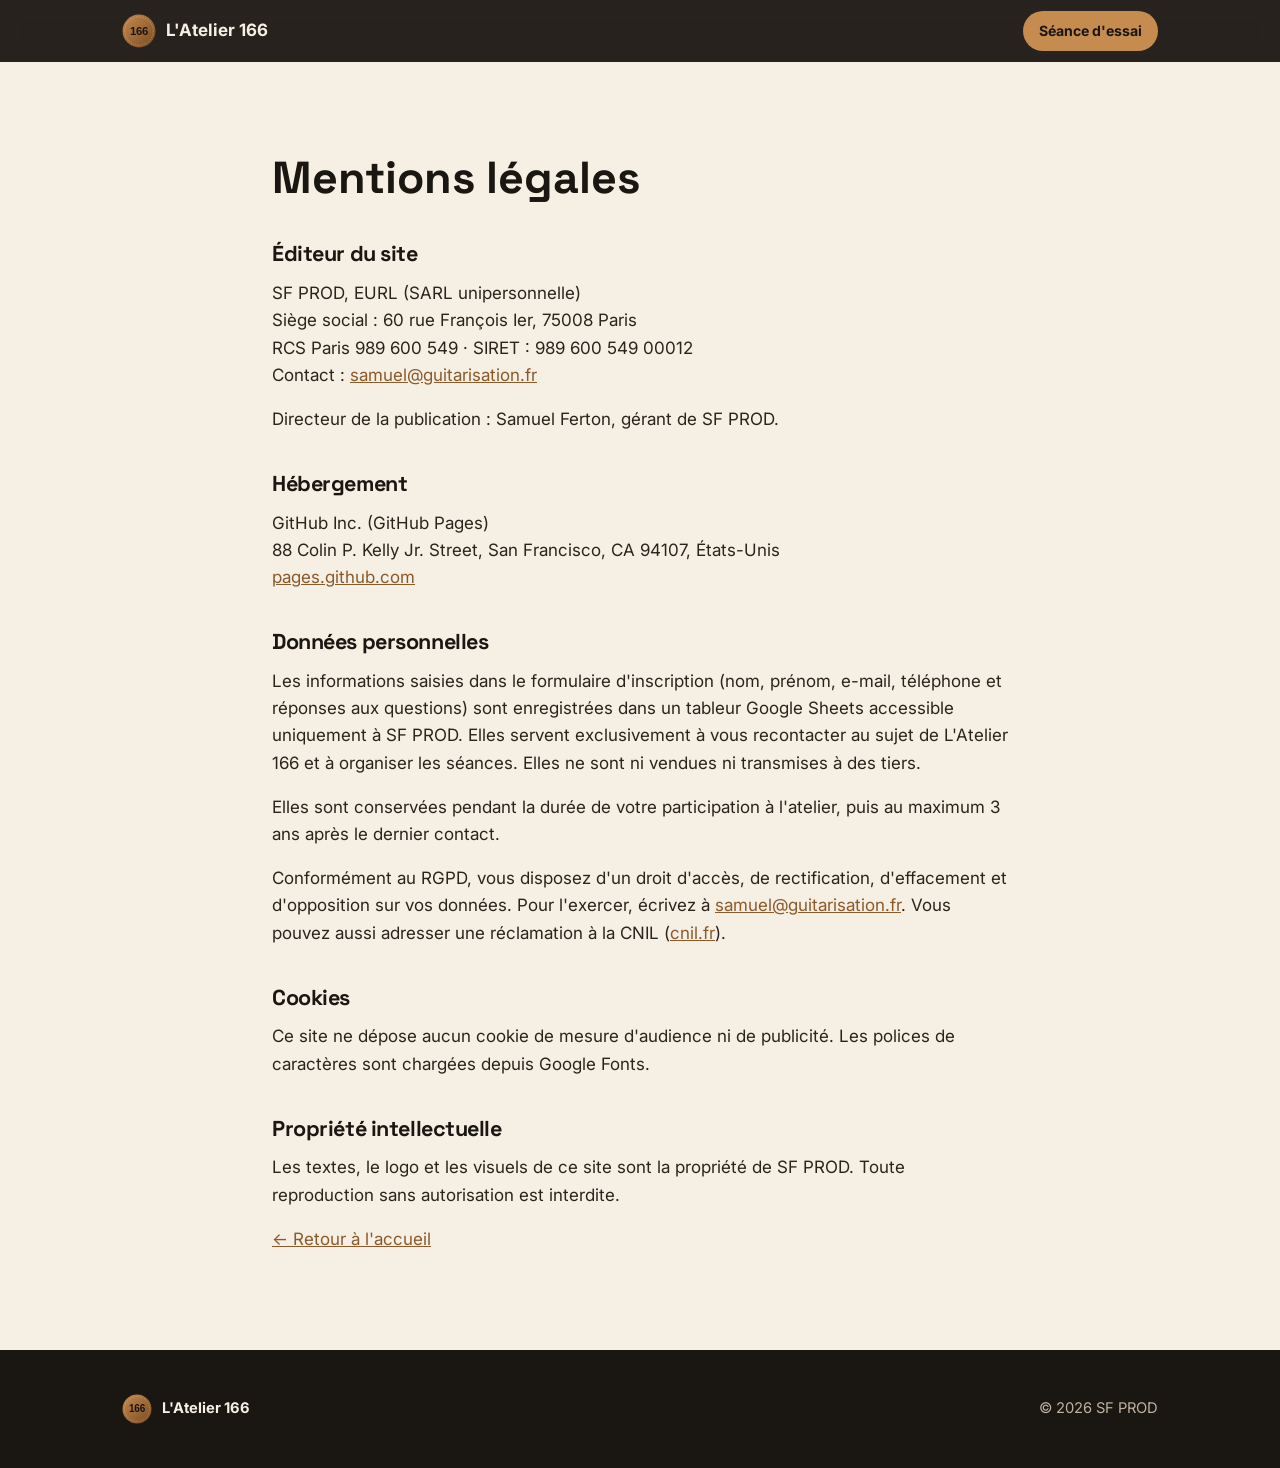
==== mentions-legales.html @ 33228ce4 "En-tête mobile : photo au-dessus du bouton d'essai Co-Authored-By: Claude Opus 5.5 <noreply@anthropi" ====
<!doctype html>
<html lang="fr">
<head>
  <meta charset="utf-8">
  <meta name="viewport" content="width=device-width, initial-scale=1">
  <title>Mentions légales · L'Atelier 166</title>
  <meta name="robots" content="noindex">
  <link rel="icon" href="logo.svg" type="image/svg+xml">
  <link rel="preconnect" href="https://fonts.googleapis.com">
  <link rel="preconnect" href="https://fonts.gstatic.com" crossorigin>
  <link href="https://fonts.googleapis.com/css2?family=Inter:wght@400;500;600;700&family=Space+Grotesk:wght@500;700&display=swap" rel="stylesheet">
  <link rel="stylesheet" href="style.css?v=7">
</head>
<body>

<header class="topbar">
  <div class="wrap">
    <a class="marque" href="index.html"><img src="logo.svg" alt=""> L'Atelier 166</a>
    <a class="btn btn-petit" href="index.html#inscription">Séance d'essai</a>
  </div>
</header>

<main class="page-legale">
  <div class="wrap">
    <h1>Mentions légales</h1>

    <h2>Éditeur du site</h2>
    <p>
      SF PROD, EURL (SARL unipersonnelle)<br>
      Siège social : 60 rue François Ier, 75008 Paris<br>
      RCS Paris 989 600 549 · SIRET : 989 600 549 00012<br>
      Contact : <a href="mailto:samuel@guitarisation.fr">samuel@guitarisation.fr</a>
    </p>
    <p>Directeur de la publication : Samuel Ferton, gérant de SF PROD.</p>

    <h2>Hébergement</h2>
    <p>
      GitHub Inc. (GitHub Pages)<br>
      88 Colin P. Kelly Jr. Street, San Francisco, CA 94107, États-Unis<br>
      <a href="https://pages.github.com" rel="noopener">pages.github.com</a>
    </p>

    <h2 id="donnees">Données personnelles</h2>
    <p>Les informations saisies dans le formulaire d'inscription (nom, prénom, e-mail, téléphone et réponses aux questions) sont enregistrées dans un tableur Google Sheets accessible uniquement à SF PROD. Elles servent exclusivement à vous recontacter au sujet de L'Atelier 166 et à organiser les séances. Elles ne sont ni vendues ni transmises à des tiers.</p>
    <p>Elles sont conservées pendant la durée de votre participation à l'atelier, puis au maximum 3 ans après le dernier contact.</p>
    <p>Conformément au RGPD, vous disposez d'un droit d'accès, de rectification, d'effacement et d'opposition sur vos données. Pour l'exercer, écrivez à <a href="mailto:samuel@guitarisation.fr">samuel@guitarisation.fr</a>. Vous pouvez aussi adresser une réclamation à la CNIL (<a href="https://www.cnil.fr" rel="noopener">cnil.fr</a>).</p>

    <h2>Cookies</h2>
    <p>Ce site ne dépose aucun cookie de mesure d'audience ni de publicité. Les polices de caractères sont chargées depuis Google Fonts.</p>

    <h2>Propriété intellectuelle</h2>
    <p>Les textes, le logo et les visuels de ce site sont la propriété de SF PROD. Toute reproduction sans autorisation est interdite.</p>

    <p><a href="index.html">← Retour à l'accueil</a></p>
  </div>
</main>

<footer>
  <div class="wrap">
    <div class="marque"><img src="logo.svg" alt=""> L'Atelier 166</div>
    <div>© 2026 SF PROD</div>
  </div>
</footer>
</body>
</html>
---- style.css ----
/* L'Atelier 166 : bois, crème et noir */
:root {
  --creme: #f6efe3;
  --creme-2: #ede2cf;
  --bois: #8a5a2b;
  --bois-clair: #c58b4f;
  --bois-fonce: #5e3a1a;
  --noir: #1a1612;
  --texte: #2b241d;
  --gris: #6b5f52;
  --rayon: 18px;
  --max: 1080px;
}

* { box-sizing: border-box; }
html { scroll-behavior: smooth; }
body {
  margin: 0;
  font-family: "Inter", system-ui, -apple-system, sans-serif;
  font-size: 17px;
  line-height: 1.6;
  color: var(--texte);
  background: var(--creme);
}
h1, h2, h3, .logo-txt { font-family: "Space Grotesk", "Inter", sans-serif; line-height: 1.15; color: var(--noir); }
h2 { font-size: clamp(1.8rem, 4vw, 2.6rem); margin: 0 0 .6em; letter-spacing: -.02em; }
h3 { font-size: 1.15rem; margin: 0 0 .4em; }
p { margin: 0 0 1em; }
a { color: var(--bois); }
img { max-width: 100%; display: block; }

.wrap { max-width: var(--max); margin: 0 auto; padding: 0 22px; }
section { padding: 84px 0; }
.eyebrow {
  display: inline-block; font-size: .8rem; font-weight: 600; letter-spacing: .12em;
  text-transform: uppercase; color: var(--bois); margin-bottom: .8em;
}

/* Barre du haut */
.topbar {
  position: sticky; top: 0; z-index: 20;
  background: rgba(26, 22, 18, .94); backdrop-filter: blur(8px);
}
.topbar .wrap { display: flex; align-items: center; justify-content: space-between; height: 62px; }
.topbar .marque { display: flex; align-items: center; gap: 10px; color: var(--creme); text-decoration: none; font-weight: 700; }
.topbar .marque img { width: 34px; height: 34px; }
.topbar nav { display: flex; gap: 22px; }
.topbar nav a { color: var(--creme-2); text-decoration: none; font-size: .92rem; }
.topbar nav a:hover { color: var(--bois-clair); }
@media (max-width: 760px) { .topbar nav { display: none; } }

/* Boutons */
.btn {
  display: inline-block; padding: 15px 26px; border-radius: 999px;
  background: var(--bois-clair); color: var(--noir); font-weight: 700; text-decoration: none;
  border: 0; font-size: 1rem; cursor: pointer; font-family: inherit;
  transition: transform .15s ease, background .15s ease;
}
.btn:hover { background: #d59a5c; transform: translateY(-2px); }
.btn-petit { padding: 9px 16px; font-size: .88rem; }

/* En-tête */
.hero {
  background:
    repeating-linear-gradient(97deg, rgba(0,0,0,.05) 0 2px, transparent 2px 9px),
    repeating-linear-gradient(93deg, rgba(255,255,255,.04) 0 1px, transparent 1px 23px),
    linear-gradient(160deg, #6e4520, #3d2410 70%, var(--noir));
  color: var(--creme); text-align: center; padding: 96px 0 104px;
}
.hero-grille { display: grid; gap: 32px; align-items: center; grid-template-areas: "texte" "photo" "action"; }
.hero-texte { grid-area: texte; }
.hero-photo { grid-area: photo; }
.hero-action { grid-area: action; }
.hero-photo { width: 100%; height: auto; border-radius: var(--rayon); box-shadow: 0 24px 60px rgba(0,0,0,.45); }
@media (min-width: 900px) {
  .hero { padding: 80px 0 88px; }
  .hero-grille { grid-template-columns: 1fr 1.15fr; grid-template-areas: "texte photo" "action photo"; column-gap: 48px; row-gap: 34px; align-items: end; }
  .hero-action { align-self: start; }
}
@media (max-width: 899px) { .hero { padding: 72px 0 64px; } .hero-photo { max-width: 640px; margin: 0 auto; } }
.hero .logo { width: 132px; height: 132px; margin: 0 auto 26px; filter: drop-shadow(0 10px 24px rgba(0,0,0,.4)); }
.hero h1 { color: var(--creme); font-size: clamp(2.6rem, 8vw, 4.6rem); margin: 0 0 .2em; letter-spacing: -.03em; }
.hero .accroche { font-size: clamp(1.15rem, 2.6vw, 1.45rem); color: var(--creme-2); margin-bottom: 1.6em; }
.hero .infos { display: flex; flex-wrap: wrap; justify-content: center; gap: 10px; }
.pastille { background: rgba(246,239,227,.12); border: 1px solid rgba(246,239,227,.25); padding: 6px 14px; border-radius: 999px; font-size: .92rem; }

/* Grilles de cartes */
.grille { display: grid; gap: 18px; grid-template-columns: repeat(auto-fit, minmax(230px, 1fr)); }
.carte { background: #fffaf2; border: 1px solid var(--creme-2); border-radius: var(--rayon); padding: 24px; }
.carte .ico { font-size: 1.6rem; margin-bottom: 8px; }
.carte p { margin: 0; color: var(--gris); }
.intro { max-width: 680px; font-size: 1.08rem; }

/* Mise en avant : après chaque séance */
.apres { background: var(--noir); color: var(--creme); }
.apres h2 { color: var(--creme); }
.apres .eyebrow { color: var(--bois-clair); }
.apres .intro { color: var(--creme-2); }
.apres-grille { display: grid; grid-template-columns: 1.1fr 1fr; gap: 44px; align-items: center; }
@media (max-width: 820px) { .apres-grille { grid-template-columns: 1fr; } }
.supports { display: grid; grid-template-columns: repeat(auto-fit, minmax(140px, 1fr)); gap: 12px; margin-top: 22px; }
.support { border: 1px solid rgba(197,139,79,.45); border-radius: 14px; padding: 14px; font-weight: 600; }
.support span { display: block; font-weight: 400; font-size: .86rem; color: #bfb2a0; }
.fiche {
  background: var(--creme); color: var(--texte); border-radius: var(--rayon); padding: 26px;
  box-shadow: 0 24px 60px rgba(0,0,0,.45); transform: rotate(-1.5deg);
}
.fiche .titre { font-family: "Space Grotesk", sans-serif; font-weight: 700; color: var(--noir); border-bottom: 2px solid var(--bois-clair); padding-bottom: 10px; margin-bottom: 14px; }
.fiche ul { margin: 0; padding-left: 20px; }
.fiche li { margin-bottom: 8px; }
.fiche small { display: block; margin-top: 12px; color: var(--gris); }

/* Pour qui */
.pourqui { background: var(--creme-2); }
.liste-check { list-style: none; padding: 0; margin: 0; display: grid; gap: 12px; }
.liste-check li { padding-left: 34px; position: relative; }
.liste-check li::before {
  content: "✓"; position: absolute; left: 0; top: 1px; width: 24px; height: 24px; border-radius: 50%;
  background: var(--bois); color: var(--creme); font-size: .8rem; display: grid; place-items: center; font-weight: 700;
}
.deux-col { display: grid; grid-template-columns: 1fr 1fr; gap: 44px; }
@media (max-width: 820px) { .deux-col { grid-template-columns: 1fr; gap: 24px; } }

/* Tarifs */
.tarifs-grille { display: grid; grid-template-columns: 1fr 1fr; gap: 20px; max-width: 820px; }
@media (max-width: 700px) { .tarifs-grille { grid-template-columns: 1fr; } }
.tarif { background: #fffaf2; border: 1px solid var(--creme-2); border-radius: var(--rayon); padding: 30px; }
.tarif.fort { background: var(--noir); color: var(--creme); border-color: var(--noir); }
.tarif.fort h3, .tarif.fort .prix { color: var(--creme); }
.prix { font-family: "Space Grotesk", sans-serif; font-size: 2.6rem; font-weight: 700; color: var(--noir); line-height: 1; margin: 10px 0 14px; }
.prix small { font-size: 1rem; font-weight: 500; }
.tarif ul { padding-left: 20px; margin: 0; }
.tarif.fort li { color: var(--creme-2); }

/* Infos pratiques */
.pratique { display: grid; grid-template-columns: repeat(auto-fit, minmax(200px, 1fr)); gap: 18px; }

/* Formulaire */
.inscription { background: linear-gradient(180deg, var(--creme-2), var(--creme)); }
form { background: #fffaf2; border: 1px solid var(--creme-2); border-radius: var(--rayon); padding: 30px; max-width: 760px; }
.champs { display: grid; grid-template-columns: 1fr 1fr; gap: 18px; }
.champ { display: flex; flex-direction: column; gap: 6px; }
.champ.large { grid-column: 1 / -1; }
@media (max-width: 640px) { .champs { grid-template-columns: 1fr; } form { padding: 22px; } }
label, legend { font-weight: 600; font-size: .95rem; color: var(--noir); }
.aide { font-weight: 400; color: var(--gris); font-size: .85rem; }
input[type=text], input[type=email], input[type=tel], select, textarea {
  font: inherit; font-size: 1rem; padding: 12px 14px; border-radius: 12px;
  border: 1px solid #d8c9b1; background: #fff; color: var(--texte); width: 100%;
}
input:focus, select:focus, textarea:focus { outline: 2px solid var(--bois-clair); outline-offset: 1px; border-color: var(--bois-clair); }
textarea { min-height: 96px; resize: vertical; }
fieldset { border: 0; padding: 0; margin: 0; }
.choix { display: flex; flex-wrap: wrap; gap: 8px; margin-top: 6px; }
.choix label { font-weight: 500; display: flex; align-items: center; gap: 7px; background: #fff; border: 1px solid #d8c9b1; padding: 8px 13px; border-radius: 999px; cursor: pointer; }
.choix input { accent-color: var(--bois); }
.consentement { display: flex; gap: 10px; align-items: flex-start; font-weight: 400; font-size: .9rem; color: var(--gris); }
.consentement input { margin-top: 4px; accent-color: var(--bois); }
.piege { position: absolute; left: -9999px; width: 1px; height: 1px; overflow: hidden; }
.envoi { margin-top: 22px; display: flex; flex-wrap: wrap; align-items: center; gap: 16px; }
.message { font-weight: 600; margin: 0; }
.message.ok { color: #2f6b34; }
.message.erreur { color: #a3321f; }

/* FAQ */
.faq details { border-bottom: 1px solid var(--creme-2); padding: 18px 0; max-width: 760px; }
.faq summary { cursor: pointer; font-weight: 700; font-family: "Space Grotesk", sans-serif; font-size: 1.1rem; color: var(--noir); list-style: none; display: flex; justify-content: space-between; gap: 16px; }
.faq summary::-webkit-details-marker { display: none; }
.faq summary::after { content: "+"; color: var(--bois); font-size: 1.4rem; line-height: 1; }
.faq details[open] summary::after { content: "–"; }
.faq details p { margin: 12px 0 0; color: var(--gris); }

/* Pied de page */
footer { background: var(--noir); color: #bfb2a0; padding: 44px 0; font-size: .92rem; }
footer .wrap { display: flex; flex-wrap: wrap; justify-content: space-between; gap: 20px; align-items: center; }
footer a { color: var(--creme-2); }
footer .marque { display: flex; align-items: center; gap: 10px; color: var(--creme); font-weight: 700; }
footer .marque img { width: 30px; height: 30px; }

/* Page mentions légales */
.page-legale { padding: 60px 0 80px; }
.page-legale h1 { font-size: clamp(2rem, 5vw, 2.8rem); }
.page-legale h2 { font-size: 1.35rem; margin-top: 1.8em; }
.page-legale .wrap { max-width: 780px; }

/* Apparition douce */
@media (prefers-reduced-motion: no-preference) {
  .reveal { opacity: 0; transform: translateY(18px); transition: opacity .6s ease, transform .6s ease; }
  .reveal.vu { opacity: 1; transform: none; }
}
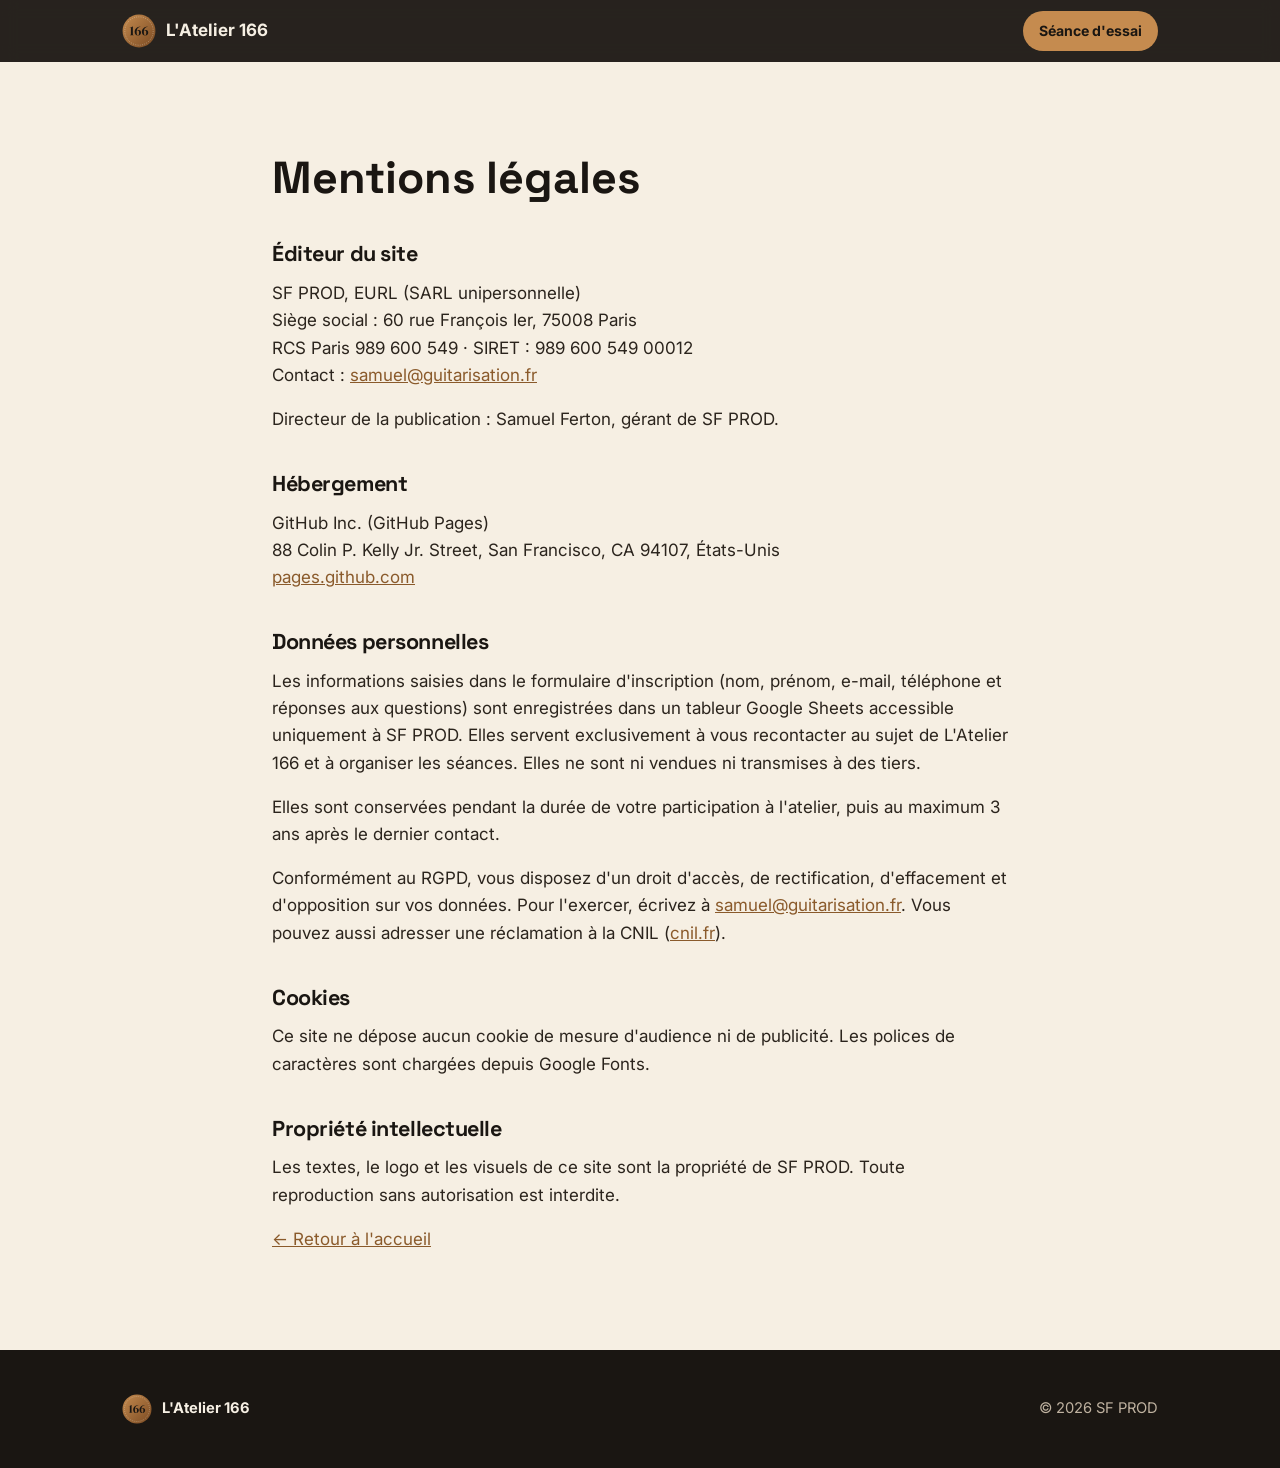
==== commit 2749988b: "Logo : chiffres « 166 » en DM Serif Display, vectorisés Le texte du SVG est converti en tracé : même" ====
--- a/mentions-legales.html
+++ b/mentions-legales.html
@@ -5,17 +5,17 @@
   <meta name="viewport" content="width=device-width, initial-scale=1">
   <title>Mentions légales · L'Atelier 166</title>
   <meta name="robots" content="noindex">
-  <link rel="icon" href="logo.svg" type="image/svg+xml">
+  <link rel="icon" href="logo.svg?v=2" type="image/svg+xml">
   <link rel="preconnect" href="https://fonts.googleapis.com">
   <link rel="preconnect" href="https://fonts.gstatic.com" crossorigin>
   <link href="https://fonts.googleapis.com/css2?family=Inter:wght@400;500;600;700&family=Space+Grotesk:wght@500;700&display=swap" rel="stylesheet">
-  <link rel="stylesheet" href="style.css?v=7">
+  <link rel="stylesheet" href="style.css?v=8">
 </head>
 <body>
 
 <header class="topbar">
   <div class="wrap">
-    <a class="marque" href="index.html"><img src="logo.svg" alt=""> L'Atelier 166</a>
+    <a class="marque" href="index.html"><img src="logo.svg?v=2" alt=""> L'Atelier 166</a>
     <a class="btn btn-petit" href="index.html#inscription">Séance d'essai</a>
   </div>
 </header>
@@ -57,7 +57,7 @@
 
 <footer>
   <div class="wrap">
-    <div class="marque"><img src="logo.svg" alt=""> L'Atelier 166</div>
+    <div class="marque"><img src="logo.svg?v=2" alt=""> L'Atelier 166</div>
     <div>© 2026 SF PROD</div>
   </div>
 </footer>
--- a/style.css
+++ b/style.css
@@ -67,20 +67,21 @@
     linear-gradient(160deg, #6e4520, #3d2410 70%, var(--noir));
   color: var(--creme); text-align: center; padding: 96px 0 104px;
 }
-.hero-grille { display: grid; gap: 32px; align-items: center; grid-template-areas: "texte" "photo" "action"; }
+.hero-grille { display: grid; gap: 32px; align-items: center; grid-template-areas: "texte" "photo" "infos" "action"; }
 .hero-texte { grid-area: texte; }
 .hero-photo { grid-area: photo; }
 .hero-action { grid-area: action; }
+.hero .infos { grid-area: infos; }
 .hero-photo { width: 100%; height: auto; border-radius: var(--rayon); box-shadow: 0 24px 60px rgba(0,0,0,.45); }
 @media (min-width: 900px) {
   .hero { padding: 80px 0 88px; }
-  .hero-grille { grid-template-columns: 1fr 1.15fr; grid-template-areas: "texte photo" "action photo"; column-gap: 48px; row-gap: 34px; align-items: end; }
-  .hero-action { align-self: start; }
+  .hero-grille { grid-template-columns: 1fr 1.15fr; grid-template-areas: "texte photo" "infos photo" "action photo"; grid-template-rows: auto auto 1fr; column-gap: 48px; row-gap: 26px; align-items: start; align-content: center; }
+  .hero-photo { align-self: center; }
 }
 @media (max-width: 899px) { .hero { padding: 72px 0 64px; } .hero-photo { max-width: 640px; margin: 0 auto; } }
 .hero .logo { width: 132px; height: 132px; margin: 0 auto 26px; filter: drop-shadow(0 10px 24px rgba(0,0,0,.4)); }
 .hero h1 { color: var(--creme); font-size: clamp(2.6rem, 8vw, 4.6rem); margin: 0 0 .2em; letter-spacing: -.03em; }
-.hero .accroche { font-size: clamp(1.15rem, 2.6vw, 1.45rem); color: var(--creme-2); margin-bottom: 1.6em; }
+.hero .accroche { font-size: clamp(1.15rem, 2.6vw, 1.45rem); color: var(--creme-2); margin-bottom: 0; }
 .hero .infos { display: flex; flex-wrap: wrap; justify-content: center; gap: 10px; }
 .pastille { background: rgba(246,239,227,.12); border: 1px solid rgba(246,239,227,.25); padding: 6px 14px; border-radius: 999px; font-size: .92rem; }
 
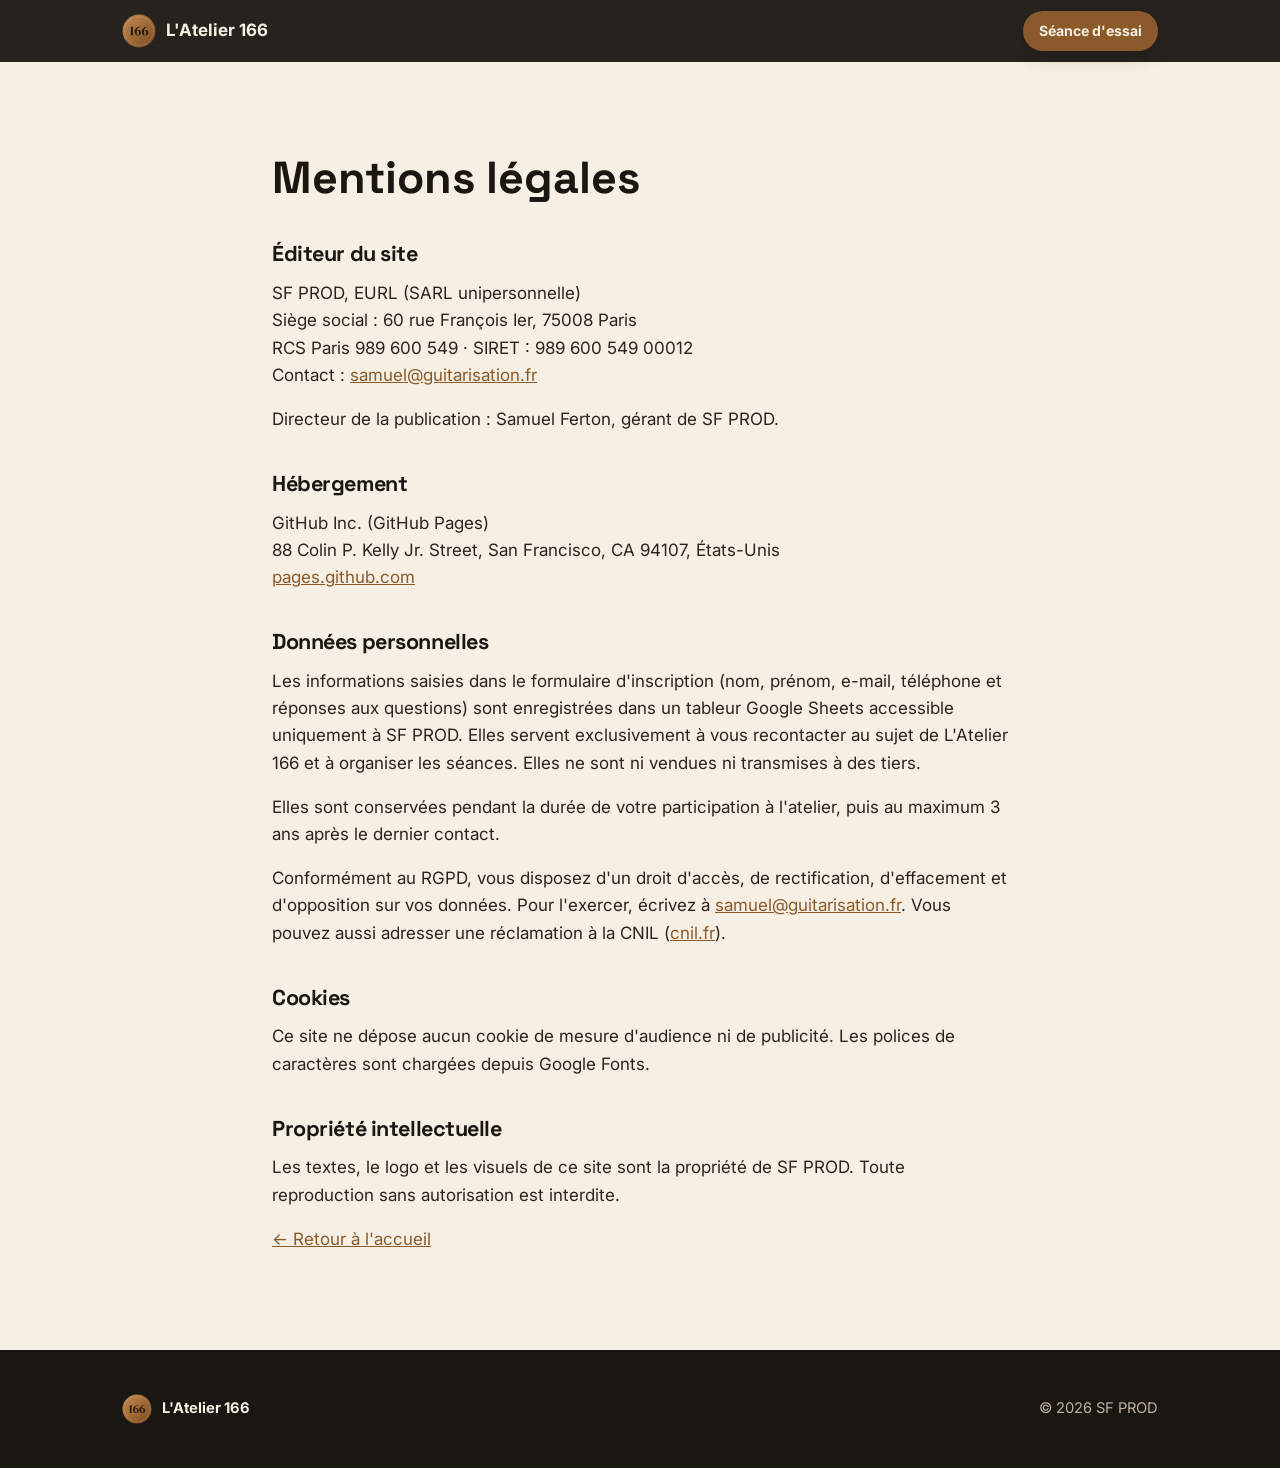
==== commit a356fc41: "Boutons : texte crème sur bois, libellé court sur une ligne Co-Authored-By: Claude Opus 5.5 <noreply" ====
--- a/mentions-legales.html
+++ b/mentions-legales.html
@@ -9,7 +9,7 @@
   <link rel="preconnect" href="https://fonts.googleapis.com">
   <link rel="preconnect" href="https://fonts.gstatic.com" crossorigin>
   <link href="https://fonts.googleapis.com/css2?family=Inter:wght@400;500;600;700&family=Space+Grotesk:wght@500;700&display=swap" rel="stylesheet">
-  <link rel="stylesheet" href="style.css?v=8">
+  <link rel="stylesheet" href="style.css?v=10">
 </head>
 <body>
 
--- a/style.css
+++ b/style.css
@@ -52,11 +52,13 @@
 /* Boutons */
 .btn {
   display: inline-block; padding: 15px 26px; border-radius: 999px;
-  background: var(--bois-clair); color: var(--noir); font-weight: 700; text-decoration: none;
+  background: var(--bois); color: var(--creme); font-weight: 700; text-decoration: none; white-space: nowrap;
+  box-shadow: 0 6px 18px rgba(0,0,0,.18);
   border: 0; font-size: 1rem; cursor: pointer; font-family: inherit;
   transition: transform .15s ease, background .15s ease;
 }
-.btn:hover { background: #d59a5c; transform: translateY(-2px); }
+.btn:hover { background: #9a6532; transform: translateY(-2px); }
+.btn:focus-visible { outline: 3px solid var(--bois-clair); outline-offset: 3px; }
 .btn-petit { padding: 9px 16px; font-size: .88rem; }
 
 /* En-tête */
@@ -84,6 +86,10 @@
 .hero .accroche { font-size: clamp(1.15rem, 2.6vw, 1.45rem); color: var(--creme-2); margin-bottom: 0; }
 .hero .infos { display: flex; flex-wrap: wrap; justify-content: center; gap: 10px; }
 .pastille { background: rgba(246,239,227,.12); border: 1px solid rgba(246,239,227,.25); padding: 6px 14px; border-radius: 999px; font-size: .92rem; }
+.pastille.nouveau { background: var(--bois-clair); border-color: var(--bois-clair); color: var(--noir); font-weight: 700; }
+.fiche strong { color: var(--noir); }
+.autre-precision { margin-top: 12px; max-width: 360px; }
+.autre-precision[hidden] { display: none; }
 
 /* Grilles de cartes */
 .grille { display: grid; gap: 18px; grid-template-columns: repeat(auto-fit, minmax(230px, 1fr)); }
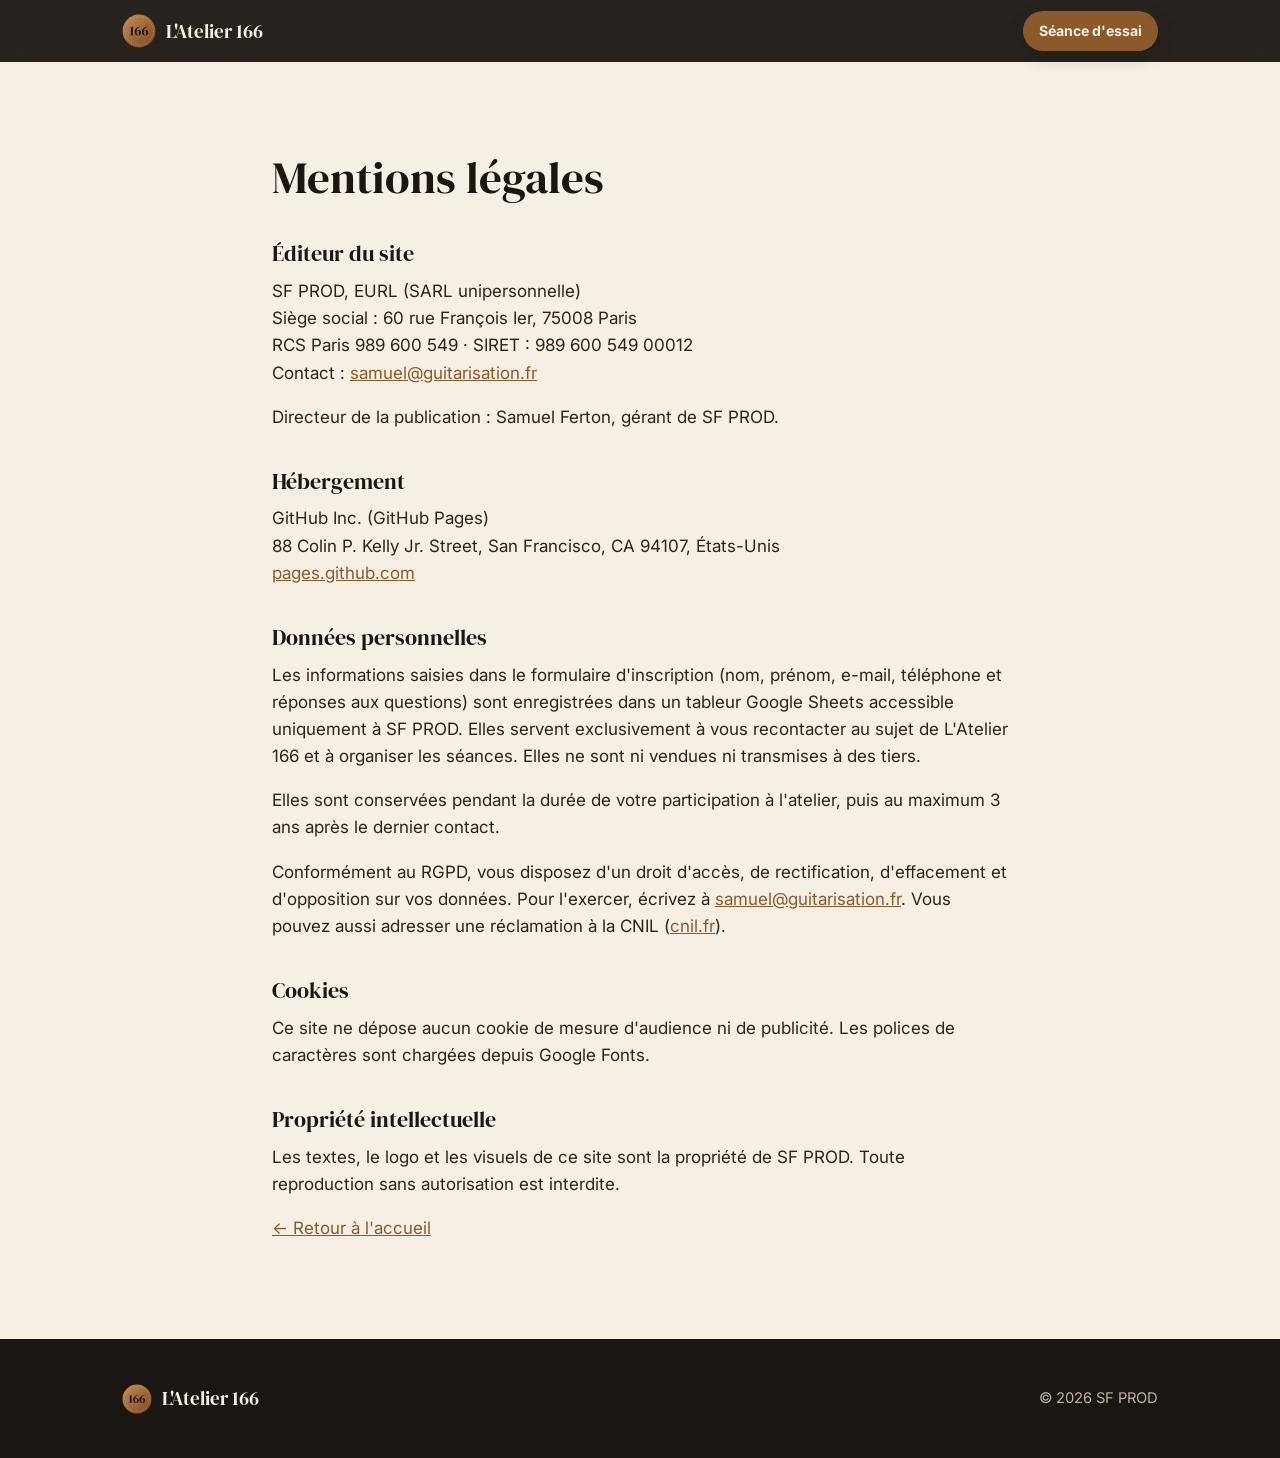
==== commit ef473798: "Polices cohérentes : DM Serif Display pour les titres (comme le logo), Inter pour le reste Space Gro" ====
--- a/mentions-legales.html
+++ b/mentions-legales.html
@@ -8,8 +8,8 @@
   <link rel="icon" href="logo.svg?v=2" type="image/svg+xml">
   <link rel="preconnect" href="https://fonts.googleapis.com">
   <link rel="preconnect" href="https://fonts.gstatic.com" crossorigin>
-  <link href="https://fonts.googleapis.com/css2?family=Inter:wght@400;500;600;700&family=Space+Grotesk:wght@500;700&display=swap" rel="stylesheet">
-  <link rel="stylesheet" href="style.css?v=10">
+  <link href="https://fonts.googleapis.com/css2?family=DM+Serif+Display&family=Inter:wght@400;500;600;700&display=swap" rel="stylesheet">
+  <link rel="stylesheet" href="style.css?v=11">
 </head>
 <body>
 
--- a/style.css
+++ b/style.css
@@ -22,8 +22,11 @@
   color: var(--texte);
   background: var(--creme);
 }
-h1, h2, h3, .logo-txt { font-family: "Space Grotesk", "Inter", sans-serif; line-height: 1.15; color: var(--noir); }
-h2 { font-size: clamp(1.8rem, 4vw, 2.6rem); margin: 0 0 .6em; letter-spacing: -.02em; }
+h1, h2, h3 { line-height: 1.15; color: var(--noir); }
+/* Deux polices : DM Serif Display pour les titres (comme le logo), Inter pour tout le reste */
+h1, h2, .prix, .marque { font-family: "DM Serif Display", Georgia, serif; font-weight: 400; letter-spacing: 0; }
+h3 { font-family: inherit; font-weight: 700; }
+h2 { font-size: clamp(2rem, 4.4vw, 2.8rem); margin: 0 0 .5em; }
 h3 { font-size: 1.15rem; margin: 0 0 .4em; }
 p { margin: 0 0 1em; }
 a { color: var(--bois); }
@@ -42,7 +45,7 @@
   background: rgba(26, 22, 18, .94); backdrop-filter: blur(8px);
 }
 .topbar .wrap { display: flex; align-items: center; justify-content: space-between; height: 62px; }
-.topbar .marque { display: flex; align-items: center; gap: 10px; color: var(--creme); text-decoration: none; font-weight: 700; }
+.topbar .marque { display: flex; align-items: center; gap: 10px; color: var(--creme); text-decoration: none; font-size: 1.2rem; }
 .topbar .marque img { width: 34px; height: 34px; }
 .topbar nav { display: flex; gap: 22px; }
 .topbar nav a { color: var(--creme-2); text-decoration: none; font-size: .92rem; }
@@ -82,7 +85,7 @@
 }
 @media (max-width: 899px) { .hero { padding: 72px 0 64px; } .hero-photo { max-width: 640px; margin: 0 auto; } }
 .hero .logo { width: 132px; height: 132px; margin: 0 auto 26px; filter: drop-shadow(0 10px 24px rgba(0,0,0,.4)); }
-.hero h1 { color: var(--creme); font-size: clamp(2.6rem, 8vw, 4.6rem); margin: 0 0 .2em; letter-spacing: -.03em; }
+.hero h1 { color: var(--creme); font-size: clamp(2.8rem, 8.5vw, 4.8rem); margin: 0 0 .15em; }
 .hero .accroche { font-size: clamp(1.15rem, 2.6vw, 1.45rem); color: var(--creme-2); margin-bottom: 0; }
 .hero .infos { display: flex; flex-wrap: wrap; justify-content: center; gap: 10px; }
 .pastille { background: rgba(246,239,227,.12); border: 1px solid rgba(246,239,227,.25); padding: 6px 14px; border-radius: 999px; font-size: .92rem; }
@@ -112,7 +115,7 @@
   background: var(--creme); color: var(--texte); border-radius: var(--rayon); padding: 26px;
   box-shadow: 0 24px 60px rgba(0,0,0,.45); transform: rotate(-1.5deg);
 }
-.fiche .titre { font-family: "Space Grotesk", sans-serif; font-weight: 700; color: var(--noir); border-bottom: 2px solid var(--bois-clair); padding-bottom: 10px; margin-bottom: 14px; }
+.fiche .titre { font-weight: 700; color: var(--noir); border-bottom: 2px solid var(--bois-clair); padding-bottom: 10px; margin-bottom: 14px; }
 .fiche ul { margin: 0; padding-left: 20px; }
 .fiche li { margin-bottom: 8px; }
 .fiche small { display: block; margin-top: 12px; color: var(--gris); }
@@ -134,8 +137,8 @@
 .tarif { background: #fffaf2; border: 1px solid var(--creme-2); border-radius: var(--rayon); padding: 30px; }
 .tarif.fort { background: var(--noir); color: var(--creme); border-color: var(--noir); }
 .tarif.fort h3, .tarif.fort .prix { color: var(--creme); }
-.prix { font-family: "Space Grotesk", sans-serif; font-size: 2.6rem; font-weight: 700; color: var(--noir); line-height: 1; margin: 10px 0 14px; }
-.prix small { font-size: 1rem; font-weight: 500; }
+.prix { font-size: 2.8rem; color: var(--noir); line-height: 1; margin: 10px 0 14px; }
+.prix small { font-family: "Inter", sans-serif; font-size: 1rem; font-weight: 500; }
 .tarif ul { padding-left: 20px; margin: 0; }
 .tarif.fort li { color: var(--creme-2); }
 
@@ -171,7 +174,7 @@
 
 /* FAQ */
 .faq details { border-bottom: 1px solid var(--creme-2); padding: 18px 0; max-width: 760px; }
-.faq summary { cursor: pointer; font-weight: 700; font-family: "Space Grotesk", sans-serif; font-size: 1.1rem; color: var(--noir); list-style: none; display: flex; justify-content: space-between; gap: 16px; }
+.faq summary { cursor: pointer; font-weight: 700; font-size: 1.05rem; color: var(--noir); list-style: none; display: flex; justify-content: space-between; gap: 16px; }
 .faq summary::-webkit-details-marker { display: none; }
 .faq summary::after { content: "+"; color: var(--bois); font-size: 1.4rem; line-height: 1; }
 .faq details[open] summary::after { content: "–"; }
@@ -181,7 +184,7 @@
 footer { background: var(--noir); color: #bfb2a0; padding: 44px 0; font-size: .92rem; }
 footer .wrap { display: flex; flex-wrap: wrap; justify-content: space-between; gap: 20px; align-items: center; }
 footer a { color: var(--creme-2); }
-footer .marque { display: flex; align-items: center; gap: 10px; color: var(--creme); font-weight: 700; }
+footer .marque { display: flex; align-items: center; gap: 10px; color: var(--creme); font-size: 1.2rem; }
 footer .marque img { width: 30px; height: 30px; }
 
 /* Page mentions légales */
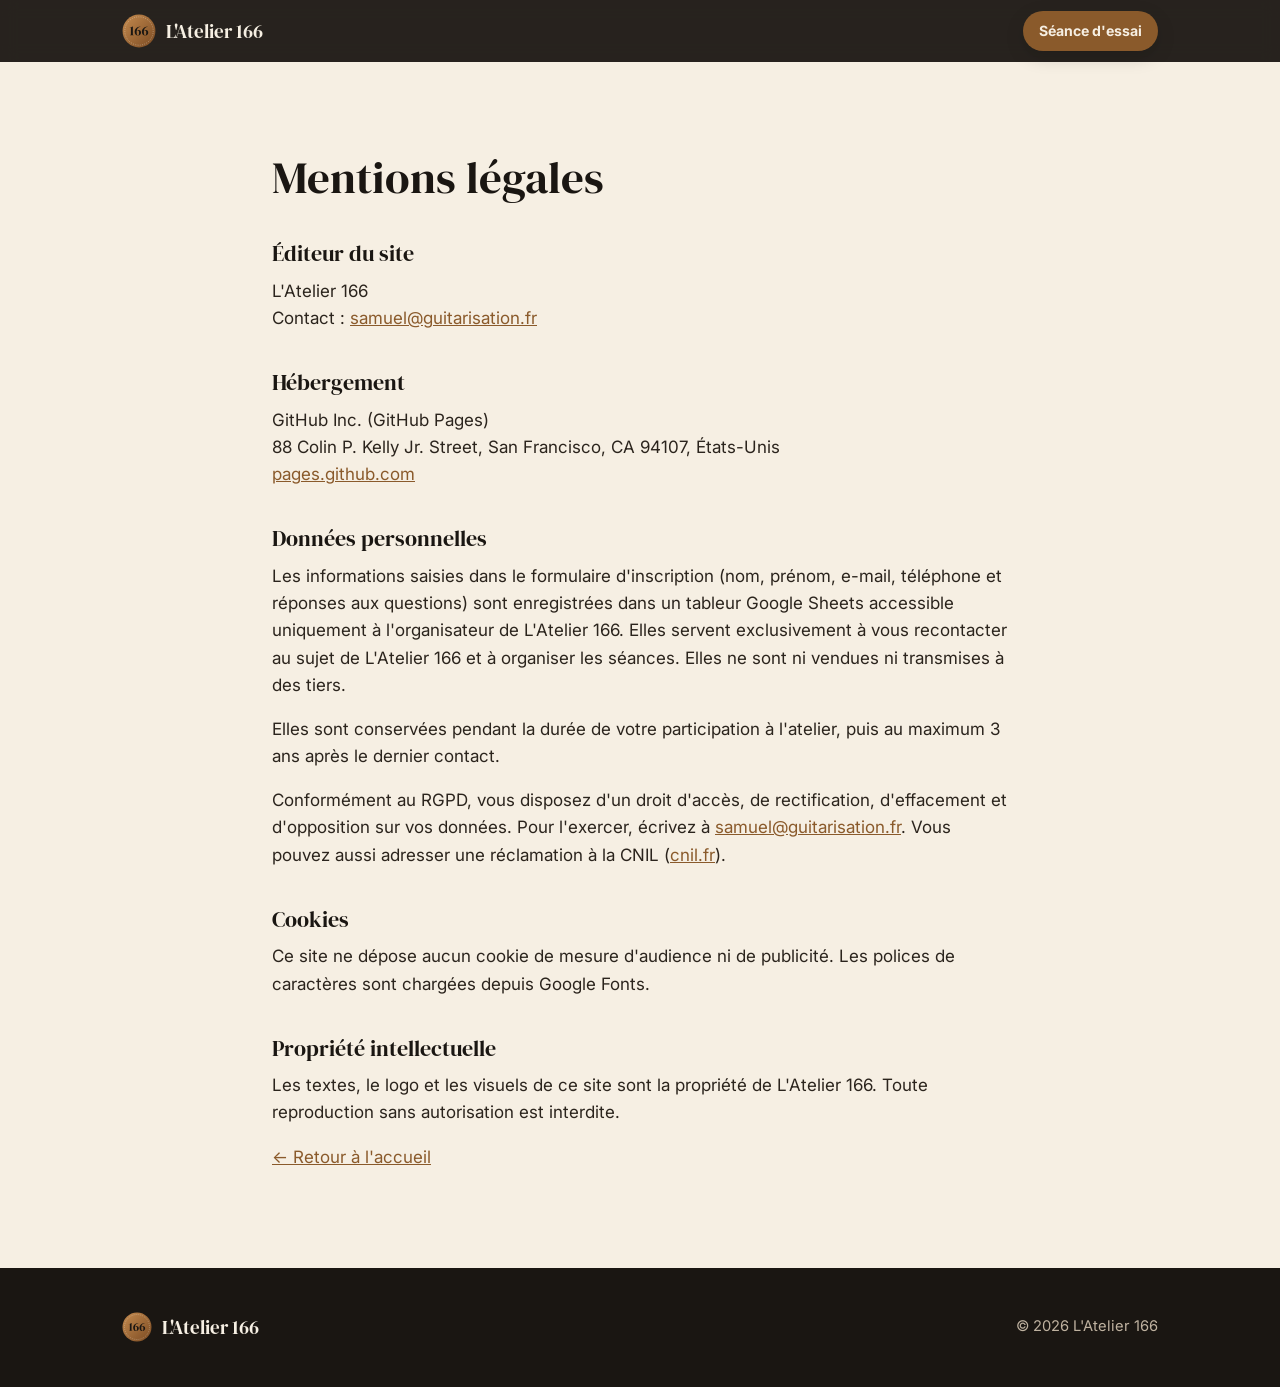
==== commit b729309a: "Retrait de toute mention de SF PROD sur le site Co-Authored-By: Claude Opus 5.5 <noreply@anthropic.c" ====
--- a/mentions-legales.html
+++ b/mentions-legales.html
@@ -9,7 +9,7 @@
   <link rel="preconnect" href="https://fonts.googleapis.com">
   <link rel="preconnect" href="https://fonts.gstatic.com" crossorigin>
   <link href="https://fonts.googleapis.com/css2?family=DM+Serif+Display&family=Inter:wght@400;500;600;700&display=swap" rel="stylesheet">
-  <link rel="stylesheet" href="style.css?v=11">
+  <link rel="stylesheet" href="style.css?v=12">
 </head>
 <body>
 
@@ -26,12 +26,9 @@
 
     <h2>Éditeur du site</h2>
     <p>
-      SF PROD, EURL (SARL unipersonnelle)<br>
-      Siège social : 60 rue François Ier, 75008 Paris<br>
-      RCS Paris 989 600 549 · SIRET : 989 600 549 00012<br>
+      L'Atelier 166<br>
       Contact : <a href="mailto:samuel@guitarisation.fr">samuel@guitarisation.fr</a>
     </p>
-    <p>Directeur de la publication : Samuel Ferton, gérant de SF PROD.</p>
 
     <h2>Hébergement</h2>
     <p>
@@ -41,7 +38,7 @@
     </p>
 
     <h2 id="donnees">Données personnelles</h2>
-    <p>Les informations saisies dans le formulaire d'inscription (nom, prénom, e-mail, téléphone et réponses aux questions) sont enregistrées dans un tableur Google Sheets accessible uniquement à SF PROD. Elles servent exclusivement à vous recontacter au sujet de L'Atelier 166 et à organiser les séances. Elles ne sont ni vendues ni transmises à des tiers.</p>
+    <p>Les informations saisies dans le formulaire d'inscription (nom, prénom, e-mail, téléphone et réponses aux questions) sont enregistrées dans un tableur Google Sheets accessible uniquement à l'organisateur de L'Atelier 166. Elles servent exclusivement à vous recontacter au sujet de L'Atelier 166 et à organiser les séances. Elles ne sont ni vendues ni transmises à des tiers.</p>
     <p>Elles sont conservées pendant la durée de votre participation à l'atelier, puis au maximum 3 ans après le dernier contact.</p>
     <p>Conformément au RGPD, vous disposez d'un droit d'accès, de rectification, d'effacement et d'opposition sur vos données. Pour l'exercer, écrivez à <a href="mailto:samuel@guitarisation.fr">samuel@guitarisation.fr</a>. Vous pouvez aussi adresser une réclamation à la CNIL (<a href="https://www.cnil.fr" rel="noopener">cnil.fr</a>).</p>
 
@@ -49,7 +46,7 @@
     <p>Ce site ne dépose aucun cookie de mesure d'audience ni de publicité. Les polices de caractères sont chargées depuis Google Fonts.</p>
 
     <h2>Propriété intellectuelle</h2>
-    <p>Les textes, le logo et les visuels de ce site sont la propriété de SF PROD. Toute reproduction sans autorisation est interdite.</p>
+    <p>Les textes, le logo et les visuels de ce site sont la propriété de L'Atelier 166. Toute reproduction sans autorisation est interdite.</p>
 
     <p><a href="index.html">← Retour à l'accueil</a></p>
   </div>
@@ -58,7 +55,7 @@
 <footer>
   <div class="wrap">
     <div class="marque"><img src="logo.svg?v=2" alt=""> L'Atelier 166</div>
-    <div>© 2026 SF PROD</div>
+    <div>© 2026 L'Atelier 166</div>
   </div>
 </footer>
 </body>
--- a/style.css
+++ b/style.css
@@ -84,7 +84,6 @@
   .hero-photo { align-self: center; }
 }
 @media (max-width: 899px) { .hero { padding: 72px 0 64px; } .hero-photo { max-width: 640px; margin: 0 auto; } }
-.hero .logo { width: 132px; height: 132px; margin: 0 auto 26px; filter: drop-shadow(0 10px 24px rgba(0,0,0,.4)); }
 .hero h1 { color: var(--creme); font-size: clamp(2.8rem, 8.5vw, 4.8rem); margin: 0 0 .15em; }
 .hero .accroche { font-size: clamp(1.15rem, 2.6vw, 1.45rem); color: var(--creme-2); margin-bottom: 0; }
 .hero .infos { display: flex; flex-wrap: wrap; justify-content: center; gap: 10px; }
